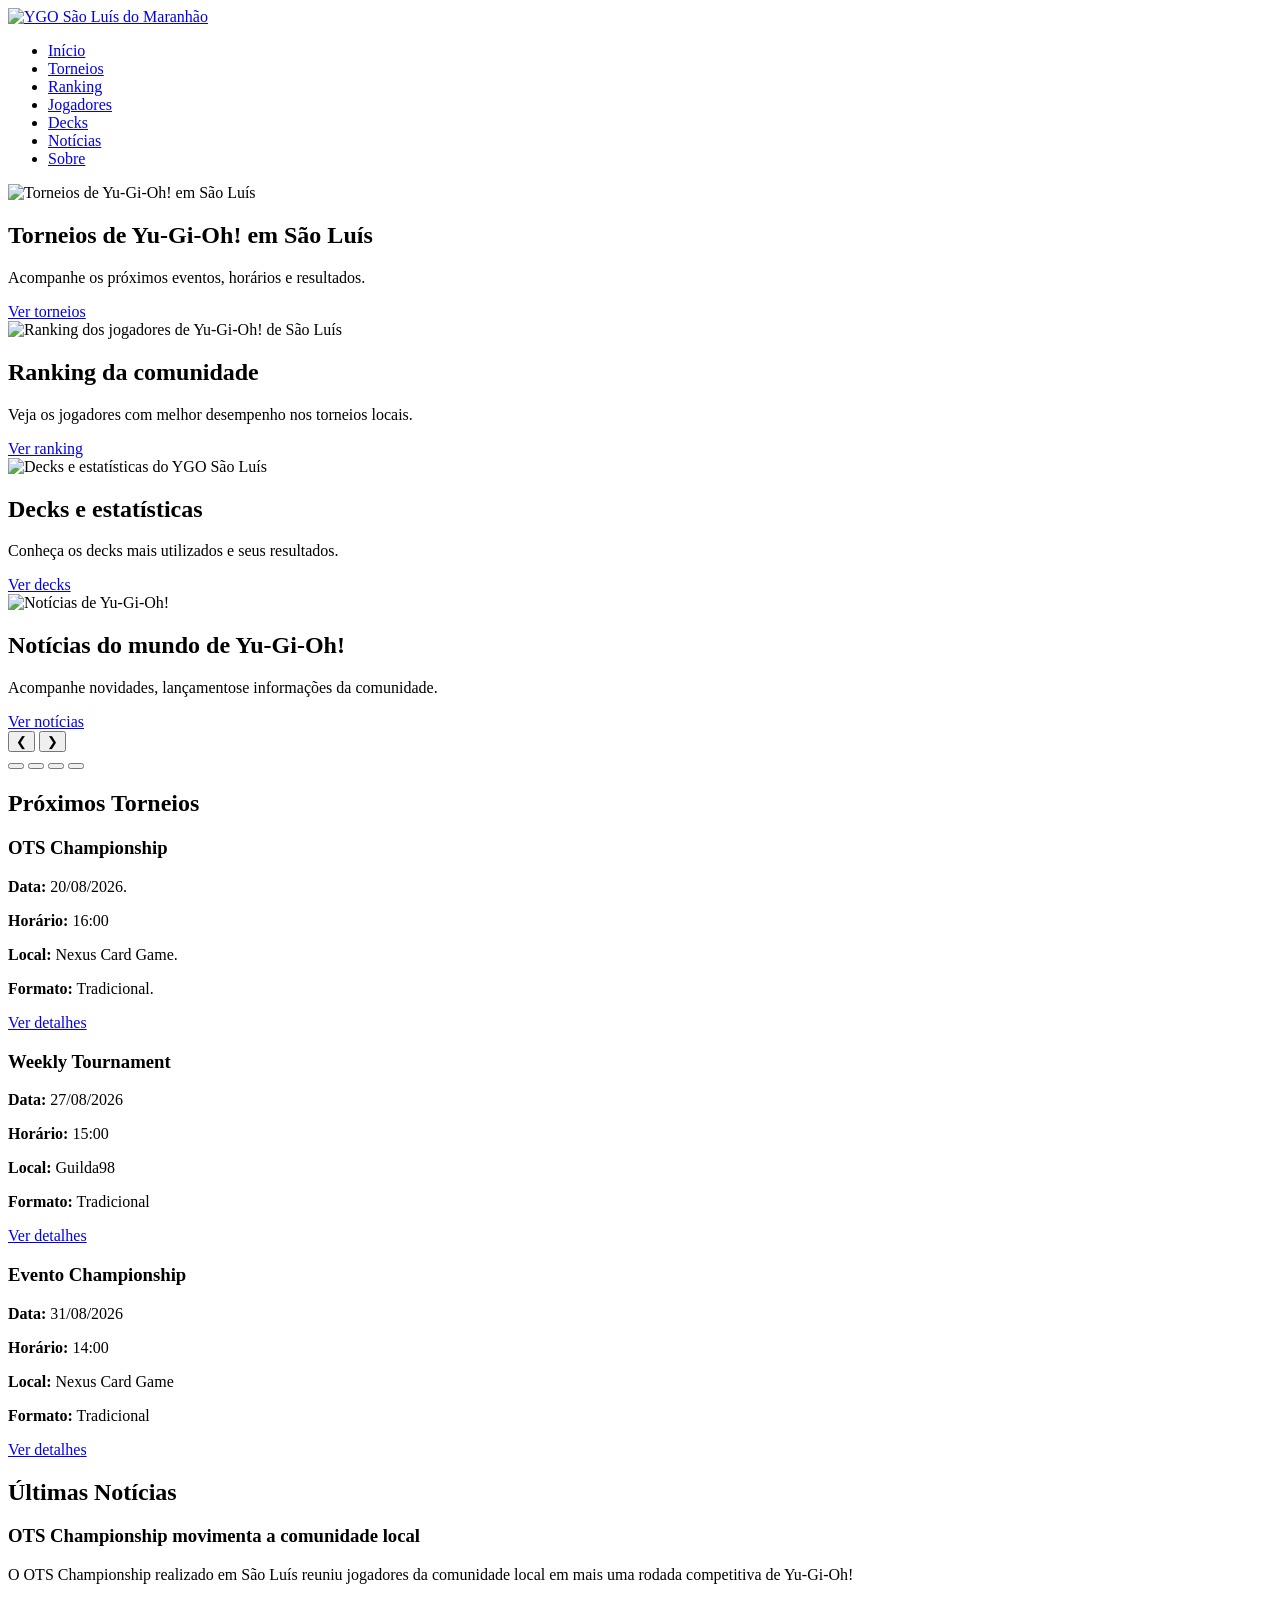
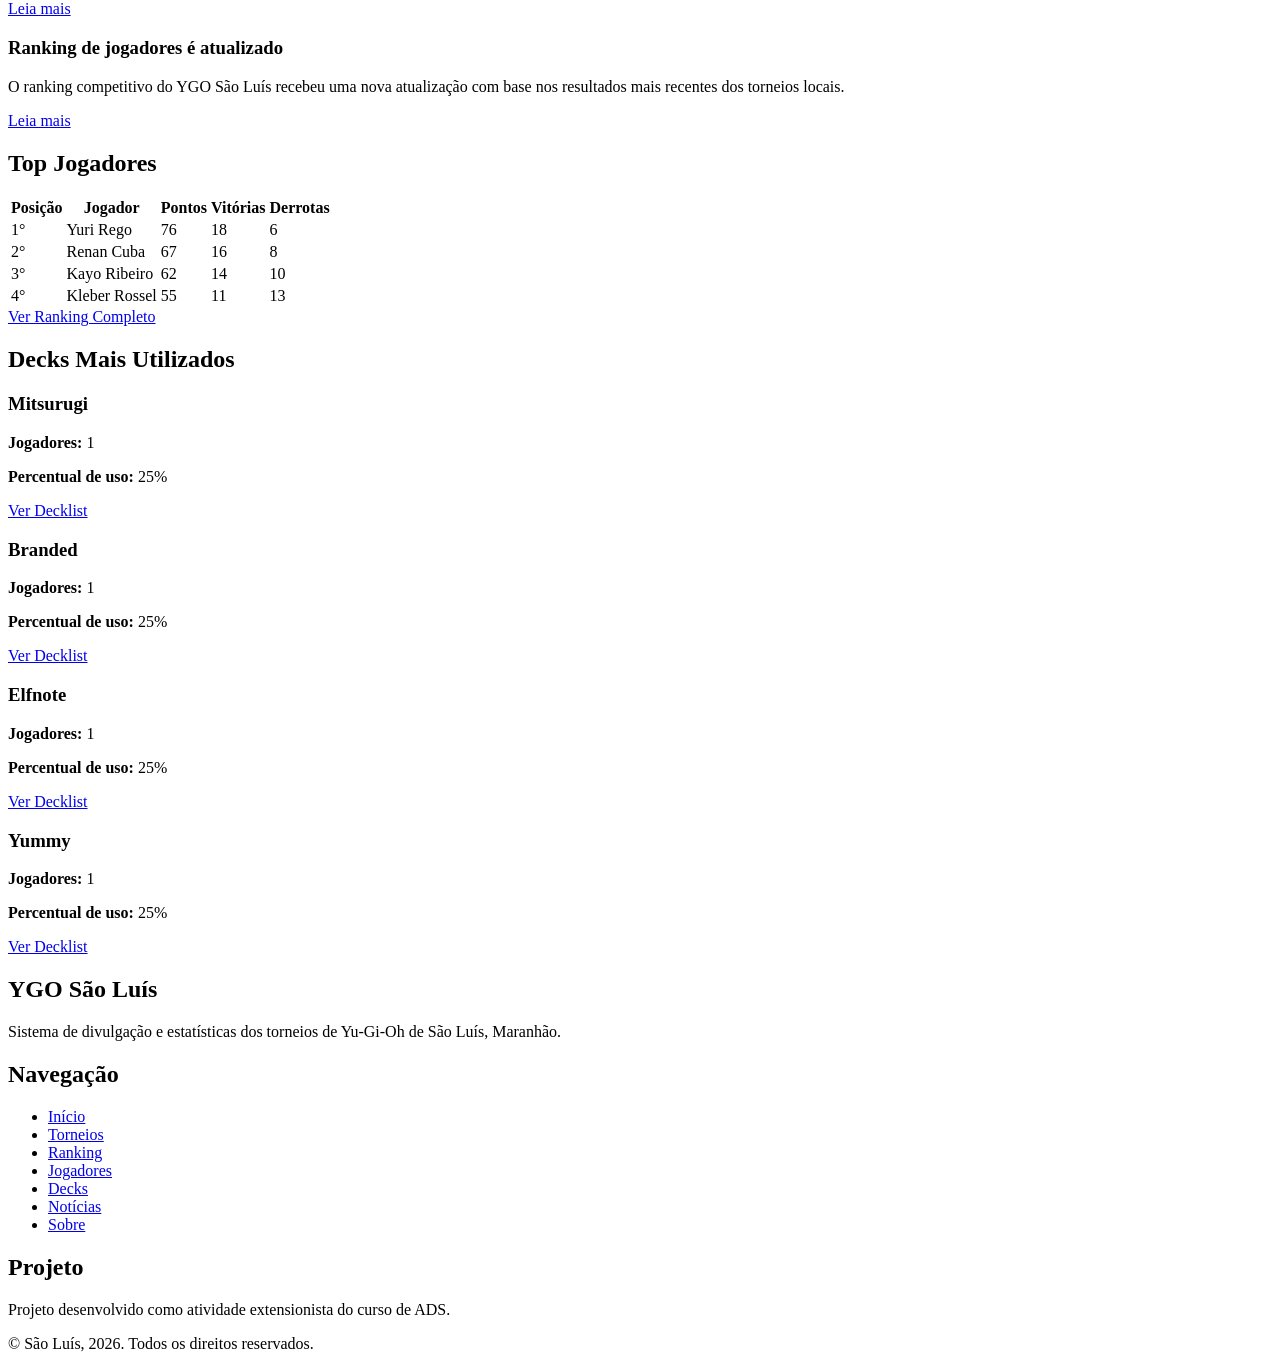
==== index.html @ ce6d9492 "Publicação inicial do YgoSLZ v1.0" ====
<!DOCTYPE html>
    <html lang="pt-br">
        <head>
            <meta charset="UTF-8" />
            <meta name="viewport" content="width=device-width, initial-scale=1.0" />

            <title> Yu-Gi-Oh! São Luís</title>

            <link rel="stylesheet" href="css/style.css">
        </head>
        <body>

            <header>
               <div class="logo">
                    <a href="index.html">
                        <img
                            src="imgYGO/logo-ygo-slz.png"
                            alt="YGO São Luís do Maranhão">
                    </a>
                </div>


                <nav>
                    <ul>
                        <li><a href="index.html">Início</a></li>
                        <li><a href="torneios.html">Torneios</a></li>
                        <li><a href="ranking.html">Ranking</a></li>
                        <li><a href="jogadores.html">Jogadores</a></li>
                        <li><a href="decks.html">Decks</a></li>
                        <li><a href="noticias.html">Notícias</a></li>
                        <li><a href="sobre.html">Sobre</a></li>                      
                    </ul>
                </nav>


            </header>
            <main>
                <section id="banner" class="banner-slider" aria-label="Destaques do YGO São Luís">

                    <div class="slides">

                        <article class="slide ativo" data-link="torneios.html">
                            <img src="imgYGO/banner-torneios.png" alt="Torneios de Yu-Gi-Oh! em São Luís">
                            <div class="slide-overlay">
                                <div class="banner-conteudo">
                                    <h2>Torneios de Yu-Gi-Oh! em São Luís</h2>
                                    <p>Acompanhe os próximos eventos, horários e resultados.</p>
                                    <a href="torneios.html">Ver torneios</a>
                                </div>
                            </div>
                        </article>

                        <article class="slide" data-link="ranking.html">
                            <img src="imgYGO/banner-ranking.png" alt="Ranking dos jogadores de Yu-Gi-Oh! de São Luís">
                            <div class="slide-overlay">
                                <div class="banner-conteudo">
                                    <h2>Ranking da comunidade</h2>
                                    <p>Veja os jogadores com melhor desempenho nos torneios locais.</p>
                                    <a href="ranking.html">Ver ranking</a>
                                </div>
                            </div>
                        </article>

                        <article class="slide" data-link="decks.html">
                            <img src="imgYGO/banner-decks.png" alt="Decks e estatísticas do YGO São Luís">
                            <div class="slide-overlay">
                                <div class="banner-conteudo">
                                    <h2>Decks e estatísticas</h2>
                                    <p>Conheça os decks mais utilizados e seus resultados.</p>
                                    <a href="decks.html">Ver decks</a>
                                </div>
                            </div>
                        </article>

                        <article class="slide" data-link="noticias.html">
                            <img src="imgYGO/banner-noticias.png" alt="Notícias de Yu-Gi-Oh!">
                            <div class="slide-overlay">
                                <div class="banner-conteudo">
                                    <h2>Notícias do mundo de Yu-Gi-Oh!</h2>
                                    <p>Acompanhe novidades, lançamentose informações da comunidade.</p>
                                    <a href="noticias.html">Ver notícias</a>
                                </div>
                            </div>
                        </article>

                    </div>

                    <button class="slider-seta slider-anterior" type="button" aria-label="Slide anterior">&#10094;</button>
                    <button class="slider-seta slider-proximo" type="button" aria-label="Próximo slide">&#10095;</button>

                    <div class="controles-slider" aria-label="Selecionar destaque">
                        <button class="botao-slide ativo" type="button" data-slide="0" aria-label="Mostrar slide 1"></button>
                        <button class="botao-slide" type="button" data-slide="1" aria-label="Mostrar slide 2"></button>
                        <button class="botao-slide" type="button" data-slide="2" aria-label="Mostrar slide 3"></button>
                        <button class="botao-slide" type="button" data-slide="3" aria-label="Mostrar slide 4"></button>
                    </div>

                </section>

                <section id="torneios">
                    <h2> Próximos Torneios </h2>
                        <div class="lista-torneios">
                        <article class="card-torneio">
                            <h3>OTS Championship</h3>
                                <p><strong>Data:</strong> 20/08/2026.</p>
                                <p><strong>Horário:</strong> 16:00</p>
                                <p><strong>Local:</strong> Nexus Card Game.</p>
                                <p><strong>Formato:</strong> Tradicional.</p>
                                <a href="torneios.html">
                                    Ver detalhes
                                </a>
                        </article>

                        <article class="card-torneio">
                             <h3>Weekly Tournament</h3>
                                <p><strong>Data:</strong> 27/08/2026</p>
                                <p><strong>Horário:</strong> 15:00</p>
                                <p><strong>Local:</strong> Guilda98</p>
                                <p><strong>Formato:</strong> Tradicional</p>
                                <a href="torneios.html">
                                    Ver detalhes
                                </a>
                        </article>
                                
                        <article class="card-torneio">
                            <h3>Evento Championship</h3>
                                <p><strong>Data:</strong> 31/08/2026</p>
                                <p><strong>Horário:</strong> 14:00</p>
                                <p><strong>Local:</strong> Nexus Card Game</p>
                                <p><strong>Formato:</strong> Tradicional</p>
                                <a href="torneios.html">
                                    Ver detalhes
                                </a>
                       
                        </article> 
                        </div>
                </section>

                <section id="noticias">
                    <h2> Últimas Notícias</h2>
                        <div class="lista-noticias">
                        <article class="card-noticia">
                            <h3>OTS Championship movimenta a comunidade local</h3>
                                <p> O OTS Championship realizado em São Luís
                                    reuniu jogadores da comunidade local em mais
                                    uma rodada competitiva de Yu-Gi-Oh!
                                </p>
                            <a href="noticias.html">
                                Leia mais
                            </a>
                        </article>

                        <article class="card-noticia">
                            <h3>Ranking de jogadores é atualizado</h3>
                                <p> O ranking competitivo do YGO São Luís recebeu
                                    uma nova atualização com base nos resultados
                                    mais recentes dos torneios locais.
                                </p>
                            <a href="noticias.html">
                                Leia mais
                            </a>
                       
                        </article> 
                        </div>
                </section>

                <section id="ranking">
                    <h2> Top Jogadores</h2>
                        <div class="tabela-ranking">
                        <table>

                        <thead>
                            <tr>
                                <th>Posição</th>
                                <th>Jogador</th>
                                <th>Pontos</th>
                                <th>Vitórias</th>
                                <th>Derrotas</th>
                            </tr>
                        </thead>

                        <tbody>
                            <tr class="top-1">
                                <td class= "top-1">1°</td>
                                <td> Yuri Rego</td>
                                <td> 76</td>
                                <td> 18</td>
                                <td> 6</td>
                            </tr>

                            <tr class="top-2">
                                <td class="top-2">2°</td>
                                <td> Renan Cuba</td>
                                <td> 67</td>
                                <td> 16</td>
                                <td> 8</td>
                            </tr>

                            <tr class="top-3">
                                <td class="top-3">3°</td>
                                <td> Kayo Ribeiro</td>
                                <td> 62</td>
                                <td> 14</td>
                                <td> 10</td>
                            </tr>

                            <tr>
                                <td> 4°</td>
                                <td> Kleber Rossel</td>
                                <td> 55</td>
                                <td> 11</td>
                                <td> 13</td>
                            </tr>

                        </tbody>
                        </table>
                        </div>

                        <a href="ranking.html">
                            Ver Ranking Completo
                        </a>
                </section>

                <section id="Decks">
                    <h2> Decks Mais Utilizados </h2>
                        <div class="lista-decks">
                            <article class="card-deck">
                                <h3>Mitsurugi</h3>
                                <p><strong>Jogadores:</strong> 1</p>
                                <p><strong>Percentual de uso:</strong> 25%</p>
                                <a href="decks.html">
                                    Ver Decklist
                                </a>
                            </article>

                            <article class="card-deck">
                                <h3>Branded</h3>
                                <p><strong>Jogadores:</strong> 1</p>
                                <p><strong>Percentual de uso:</strong> 25%</p>
                                <a href="decks.html">
                                    Ver Decklist
                                </a>
                            </article>

                            <article class="card-deck">
                                <h3>Elfnote</h3>
                                <p><strong>Jogadores:</strong> 1</p>
                                <p><strong>Percentual de uso:</strong> 25%</p>
                                <a href="decks.html">
                                    Ver Decklist
                                </a>
                            </article>

                            <article class="card-deck">
                                <h3>Yummy</h3>
                                <p><strong>Jogadores:</strong> 1</p>
                                <p><strong>Percentual de uso:</strong> 25%</p>
                                <a href="decks.html">
                                    Ver Decklist
                                </a>
                            </article>
                        </div>
                </section>

            </main>
            <footer>
                <div class="footer-conteudo">
                    <div class="footer-sobre">
                        <h2>YGO São Luís</h2>
                        <p>Sistema de divulgação e estatísticas
                            dos torneios de Yu-Gi-Oh
                            de São Luís, Maranhão.
                        </p>
                    </div>

                    <div class="footer-navegacao">
                        <h2>Navegação</h2>
                        <ul>
                            <li><a href="index.html">Início</a></li>
                            <li><a href="torneios.html">Torneios</a></li>
                            <li><a href="ranking.html">Ranking</a></li>
                            <li><a href="jogadores.html">Jogadores</a></li>
                            <li><a href="decks.html">Decks</a></li>
                            <li><a href="noticias.html">Notícias</a></li>
                            <li><a href="sobre.html">Sobre</a></li>                      
                        </ul>
                    </div>

                    <div class="footer-contato">
                        <h2>Projeto</h2>
                        <p>Projeto desenvolvido como atividade
                            extensionista do curso de ADS.
                        </p>
                    </div>
                </div>

                <div class="footer-direitos">
                      <p> © São Luís, 2026. Todos os direitos
                        reservados.
                      </p>
                </div>
              
            </footer>

            <script src="js/script.js"></script>
        </body>
    </html>
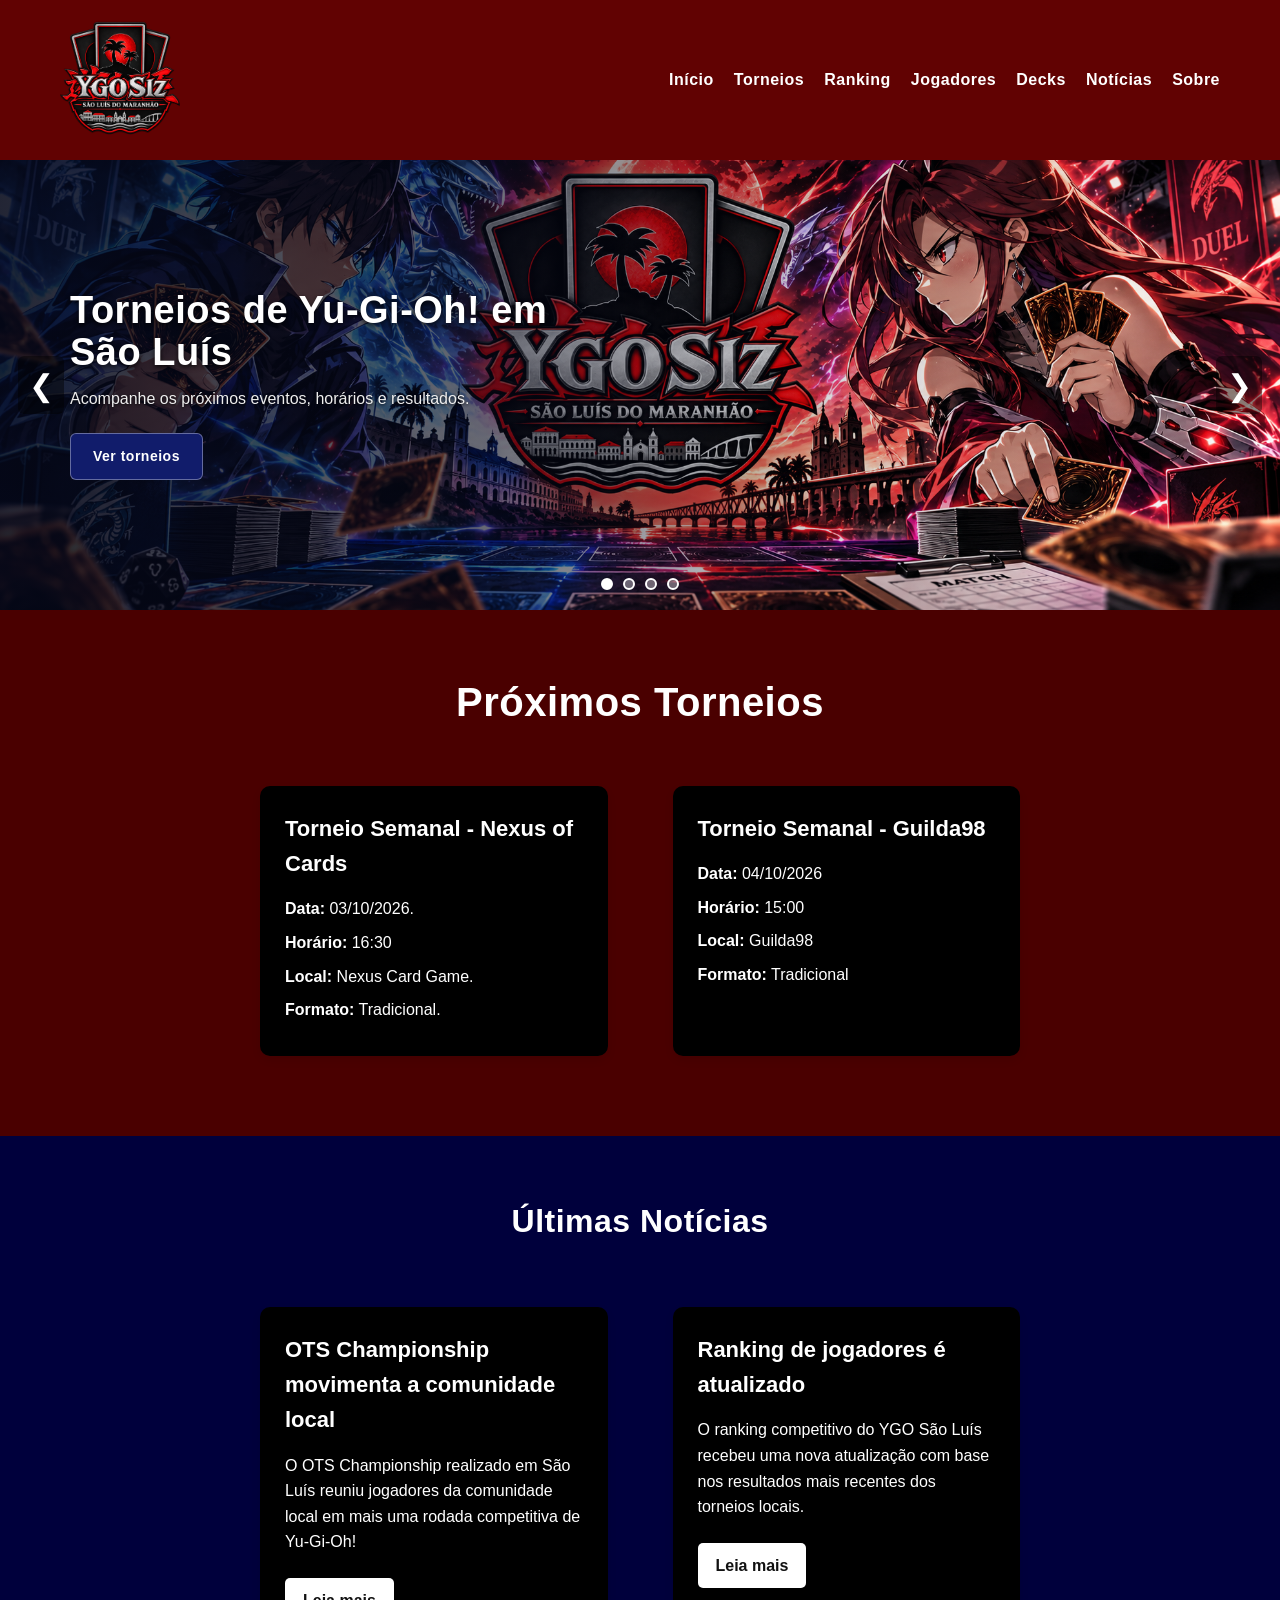
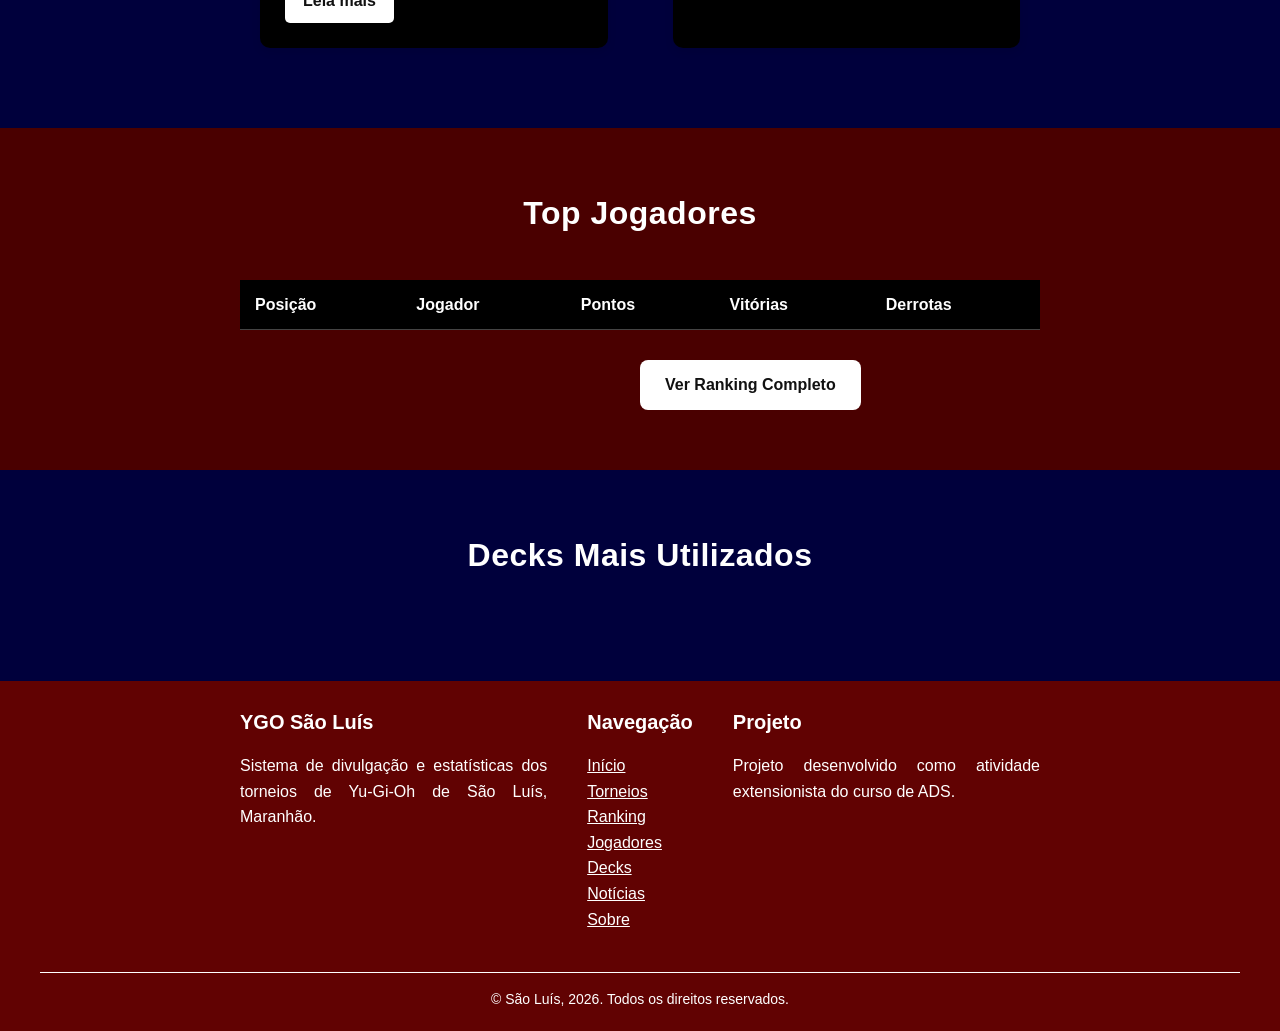
==== commit 33a1dd3a: "Atualiza páginas e adiciona sistema de decklists" ====
--- a/index.html
+++ b/index.html
@@ -101,38 +101,20 @@
                     <h2> Próximos Torneios </h2>
                         <div class="lista-torneios">
                         <article class="card-torneio">
-                            <h3>OTS Championship</h3>
-                                <p><strong>Data:</strong> 20/08/2026.</p>
-                                <p><strong>Horário:</strong> 16:00</p>
+                            <h3>Torneio Semanal - Nexus of Cards</h3>
+                                <p><strong>Data:</strong> 03/10/2026.</p>
+                                <p><strong>Horário:</strong> 16:30</p>
                                 <p><strong>Local:</strong> Nexus Card Game.</p>
                                 <p><strong>Formato:</strong> Tradicional.</p>
-                                <a href="torneios.html">
-                                    Ver detalhes
-                                </a>
                         </article>
 
                         <article class="card-torneio">
-                             <h3>Weekly Tournament</h3>
-                                <p><strong>Data:</strong> 27/08/2026</p>
+                             <h3>Torneio Semanal - Guilda98</h3>
+                                <p><strong>Data:</strong> 04/10/2026</p>
                                 <p><strong>Horário:</strong> 15:00</p>
                                 <p><strong>Local:</strong> Guilda98</p>
                                 <p><strong>Formato:</strong> Tradicional</p>
-                                <a href="torneios.html">
-                                    Ver detalhes
-                                </a>
-                        </article>
-                                
-                        <article class="card-torneio">
-                            <h3>Evento Championship</h3>
-                                <p><strong>Data:</strong> 31/08/2026</p>
-                                <p><strong>Horário:</strong> 14:00</p>
-                                <p><strong>Local:</strong> Nexus Card Game</p>
-                                <p><strong>Formato:</strong> Tradicional</p>
-                                <a href="torneios.html">
-                                    Ver detalhes
-                                </a>
-                       
-                        </article> 
+                        </article>
                         </div>
                 </section>
 
@@ -179,39 +161,8 @@
                             </tr>
                         </thead>
 
-                        <tbody>
-                            <tr class="top-1">
-                                <td class= "top-1">1°</td>
-                                <td> Yuri Rego</td>
-                                <td> 76</td>
-                                <td> 18</td>
-                                <td> 6</td>
-                            </tr>
-
-                            <tr class="top-2">
-                                <td class="top-2">2°</td>
-                                <td> Renan Cuba</td>
-                                <td> 67</td>
-                                <td> 16</td>
-                                <td> 8</td>
-                            </tr>
-
-                            <tr class="top-3">
-                                <td class="top-3">3°</td>
-                                <td> Kayo Ribeiro</td>
-                                <td> 62</td>
-                                <td> 14</td>
-                                <td> 10</td>
-                            </tr>
-
-                            <tr>
-                                <td> 4°</td>
-                                <td> Kleber Rossel</td>
-                                <td> 55</td>
-                                <td> 11</td>
-                                <td> 13</td>
-                            </tr>
-
+                        <tbody id="ranking-home">
+                            
                         </tbody>
                         </table>
                         </div>
@@ -223,42 +174,8 @@
 
                 <section id="Decks">
                     <h2> Decks Mais Utilizados </h2>
-                        <div class="lista-decks">
-                            <article class="card-deck">
-                                <h3>Mitsurugi</h3>
-                                <p><strong>Jogadores:</strong> 1</p>
-                                <p><strong>Percentual de uso:</strong> 25%</p>
-                                <a href="decks.html">
-                                    Ver Decklist
-                                </a>
-                            </article>
-
-                            <article class="card-deck">
-                                <h3>Branded</h3>
-                                <p><strong>Jogadores:</strong> 1</p>
-                                <p><strong>Percentual de uso:</strong> 25%</p>
-                                <a href="decks.html">
-                                    Ver Decklist
-                                </a>
-                            </article>
-
-                            <article class="card-deck">
-                                <h3>Elfnote</h3>
-                                <p><strong>Jogadores:</strong> 1</p>
-                                <p><strong>Percentual de uso:</strong> 25%</p>
-                                <a href="decks.html">
-                                    Ver Decklist
-                                </a>
-                            </article>
-
-                            <article class="card-deck">
-                                <h3>Yummy</h3>
-                                <p><strong>Jogadores:</strong> 1</p>
-                                <p><strong>Percentual de uso:</strong> 25%</p>
-                                <a href="decks.html">
-                                    Ver Decklist
-                                </a>
-                            </article>
+                        <div class="lista-decks" id="decks-mais-utilizados">
+                            
                         </div>
                 </section>
 
@@ -302,6 +219,7 @@
               
             </footer>
 
+            <script src="js/torneios.js"></script>
             <script src="js/script.js"></script>
         </body>
     </html>
--- a/css/style.css
+++ b/css/style.css
@@ -0,0 +1,2285 @@
+@import url('https://fonts.googleapis.com/css2?family=Inter:wght@400;500;600&family=Oxanium:wght@400;500;600;700&display=swap');
+
+*{
+    margin: 0;
+    padding: 0;
+    box-sizing: border-box;
+}
+
+body {
+    font-family: 'Inter', sans-serif;
+    background-color: rgb(0, 0, 60);
+    color: #222222;
+    line-height: 1.6;
+    margin: 0;
+    padding: 0;
+}
+
+
+header {
+    position:sticky;
+    top:0;
+    z-index:1000;
+    background-color: rgb(97, 2, 2);
+    color: white;
+    padding: 20px 60px;
+
+    display: flex;
+    justify-content: space-between;
+    align-items: center;
+}
+
+
+nav ul {
+    list-style: none;
+    display: flex;
+    gap: 20px;
+}
+
+nav a {
+    color: white;
+    text-decoration: none;
+    font-weight: 600;
+    letter-spacing: 0.5px;
+}
+
+.logo {
+    display: flex;
+    align-items: center;
+}
+
+.logo a {
+    display: flex;
+    align-items: center;
+}
+
+.logo img {
+    width: 120px;
+    height: auto;
+    display: block;
+}
+
+nav a:hover {
+    color: gray;
+}
+
+main h2 {
+    font-family: "Oxanium", sans-serif;
+    font-weight: 700;
+    letter-spacing: 0.5px;
+}
+
+main h3 {
+    font-family: "Oxanium", sans-serif;
+    font-weight: 600;
+}
+
+
+/* Configurações do banner / carrossel */
+
+#banner {
+    position: relative;
+    width: 100%;
+    min-height: 450px;
+    overflow: hidden;
+    background-color: rgb(0, 0, 60);
+}
+
+.slides {
+    position: relative;
+    width: 100%;
+    min-height: 450px;
+}
+
+.slide {
+    display: none;
+    position: relative;
+    width: 100%;
+    min-height: 450px;
+}
+
+.slide.ativo {
+    display: block;
+}
+
+.slide img {
+    width: 100%;
+    height: 450px;
+    display: block;
+    object-fit: cover;
+}
+
+.slide-overlay {
+    position: absolute;
+    inset: 0;
+    display: flex;
+    align-items: center;
+    justify-content: flex-start;
+    padding: 40px 70px;
+     background: linear-gradient(
+        90deg,
+        rgba(5, 8, 25, 0.88) 0%,
+        rgba(5, 8, 25, 0.60) 38%,
+        rgba(5, 8, 25, 0.15) 65%,
+        rgba(5, 8, 25, 0) 100%
+    );
+}
+
+.banner-conteudo {
+    max-width: 520px;
+    color: white;
+}
+
+.banner-conteudo h2 {
+    margin: 0 0 12px;
+    font-family: "Oxanium", sans-serif;
+    font-size: 38px;
+    font-weight: 700;
+    line-height: 1.1;
+    letter-spacing: 0.5px;
+    color: #ffffff;
+
+    text-shadow:
+        0 2px 5px rgba(0, 0, 0, 0.8);
+}
+
+.banner-conteudo p {
+    margin: 0 0 22px;
+    max-width: 460px;
+    font-family: "Inter", sans-serif;
+    font-size: 16px;
+    line-height: 1.6;
+    color: #eeeeee;
+
+    text-shadow:
+        0 1px 3px rgba(0, 0, 0, 0.8);
+}
+
+.banner-conteudo a {
+    display: inline-block;
+    padding: 11px 22px;
+    font-family: "Oxanium", sans-serif;
+    font-size: 14px;
+    font-weight: 600;
+    letter-spacing: 0.5px;
+    color: white;
+    text-decoration: none;
+    background-color: #111c6b;
+
+    border: 1px solid rgba(255, 255, 255, 0.35);
+    border-radius: 6px;
+
+    transition:
+        transform 0.25s ease,
+        background-color 0.25s ease;
+}
+
+.banner-conteudo a:hover {
+   transform: translateY(-2px);
+   background-color: #18278f;
+}
+
+.banner-conteudo a:hover {
+    background-color: gray;
+}
+
+.slider-seta {
+    position: absolute;
+    top: 50%;
+    z-index: 5;
+    transform: translateY(-50%);
+    width: 46px;
+    height: 58px;
+    border: none;
+    border-radius: 6px;
+    background-color: rgba(0, 0, 0, 0.45);
+    color: white;
+    font-size: 30px;
+    cursor: pointer;
+}
+
+.slider-seta:hover {
+    background-color: rgba(0, 0, 0, 0.7);
+}
+
+.slider-anterior {
+    left: 18px;
+}
+
+.slider-proximo {
+    right: 18px;
+}
+
+.controles-slider {
+    position: absolute;
+    z-index: 6;
+    bottom: 20px;
+    left: 50%;
+    transform: translateX(-50%);
+    display: flex;
+    gap: 10px;
+}
+
+.botao-slide {
+    width: 12px;
+    height: 12px;
+    padding: 0;
+    border: 2px solid white;
+    border-radius: 50%;
+    background-color: rgba(255, 255, 255, 0.35);
+    cursor: pointer;
+}
+
+.botao-slide.ativo {
+    background-color: white;
+}
+
+#torneios {
+    padding: 60px 40px;
+    background-color: rgb(74, 0, 0);
+    color: white;
+}
+
+#torneios h2 {
+    text-align: center;
+    margin-bottom: 32px;
+    font-size: 40px;
+}
+
+.lista-torneios {
+    display: flex;
+    max-width: 800px;
+    margin: 0 auto;
+    gap: 25px;
+}
+
+.card-torneio {
+    background-color: black;
+    border-radius: 10px;
+    padding: 25px;
+    margin: 20px;
+    box-shadow: 0 4px 10px rgba(0,0,0,0.08);
+    flex: 1;
+
+    transition: transform 0.2s ease, box-shadow 0.2s ease;
+}
+
+.card-torneio h3 {
+    margin-bottom: 15px;
+    font-size: 22px;
+}
+
+.card-torneio p {
+    margin-bottom: 8px;
+}
+
+.card-torneio a {
+    display: inline-block;
+    margin-top: 15px;
+    padding: 10px 18px;
+    background-color: #ffffff;
+    color: #111111;
+    text-decoration: none;
+    font-weight: bold;
+    border-radius: 5px;
+}
+
+.card-torneio a:hover {
+    background-color: gray;
+}
+
+.card-torneio:hover {
+    transform: translateY(-5px);
+    box-shadow: 0 8px 20px rgba(0,0,0,0.12);
+}
+
+#noticias {
+    padding: 60px 40px;
+    background-color: rgb(0, 0, 60);
+    color: white;
+}
+
+#noticias h2 {
+    text-align: center;
+    margin-bottom: 40px;
+    font-size: 32px;
+}
+
+.lista-noticias {
+    display: flex;
+    max-width: 800px;
+    margin: 0 auto;
+    gap: 25px;
+}
+
+.card-noticia {
+    background-color: black;
+    border-radius: 10px;
+    padding: 25px;
+    margin: 20px;
+    box-shadow: 0 4px 10px rgba(0,0,0,0.08);
+    flex: 1;
+
+    transition: transform 0.2s ease, box-shadow 0.2s ease;
+}
+
+.card-noticia h3 {
+    margin-bottom: 15px;
+    font-size: 22px;
+}
+
+.card-noticia p {
+    margin-bottom: 8px;
+}
+
+.card-noticia a {
+    display: inline-block;
+    margin-top: 15px;
+    padding: 10px 18px;
+    background-color: #ffffff;
+    color: #111111;
+    text-decoration: none;
+    font-weight: bold;
+    border-radius: 5px;
+}
+
+.card-noticia a:hover {
+    background-color: gray;
+}
+
+.card-noticia:hover {
+    transform: translateY(-5px);
+    box-shadow: 0 8px 20px rgba(0,0,0,0.12);
+}
+
+#ranking {
+    padding: 60px 40px;
+    background-color: rgb(74, 0, 0);
+    color: white;
+}
+
+#ranking h2 {
+    text-align: center;
+    margin-bottom: 40px;
+    font-size: 32px;
+}
+
+.aviso-dados {
+    max-width: 750px;
+
+    margin: 25px auto 0;
+    padding: 12px 18px;
+
+    background-color: rgba(255, 255, 255, 0.08);
+
+    border-left: 4px solid #8b0000;
+    border-radius: 5px;
+
+    color: #dddddd;
+
+    font-size: 14px;
+    line-height: 1.5;
+
+    text-align: left;
+}
+
+table th {
+    font-family: "Oxanium", sans-serif;
+    font-weight: 600;
+}
+
+table td {
+    font-family: "Inter", sans-serif;
+}
+
+.tabela-ranking {
+    max-width: 800px;
+    margin: 0 auto;
+    overflow-x: auto;
+}
+
+.tabela-ranking table {
+    width: 100%;
+    border-collapse: collapse;
+    background-color: black;
+    color: white;
+}
+
+.tabela-ranking th {
+    padding: 12px 15px;
+    text-align: left;
+    border-bottom: 1px solid #444;
+}
+
+.tabela-ranking td {
+    padding: 15px;
+    border-bottom: 1px solid #444;
+}
+
+.tabela-ranking tbody tr:hover {
+    background-color: #333;
+}
+
+#ranking a {
+    display: inline-block;
+    padding: 12px 25px;
+    background-color: #ffffff;
+    color: #111111;
+    text-decoration: none;
+    font-weight: bold;
+    border-radius: 8px;
+    margin-left: 600px;
+    margin-top: 30px;
+}
+    
+
+#ranking a:hover {
+    background-color: gray;
+}
+
+.tabela-ranking .top-1 {
+    background-color: gold;
+    color: black;
+}
+
+.tabela-ranking .top-2 {
+    background-color: silver;
+    color: black;
+}
+
+.tabela-ranking .top-3 {
+    background-color: #cd7f32; /* Bronze */
+    color: black;
+}
+
+#Decks {
+    padding: 60px 40px;
+    background-color: rgb(0, 0, 60);
+    color: white;
+}
+
+#Decks h2 {
+    text-align: center;
+    margin-bottom: 40px;
+    font-size: 32px;
+}
+
+.lista-decks {
+    display: grid;
+    grid-template-columns: repeat (4, 1fr);
+    max-width: 800px;
+    margin: 0 auto;
+    gap: 25px;
+}
+
+.card-deck {
+    background-color: black;
+    border-radius: 10px;
+    padding: 25px;
+    margin: 20px;
+    box-shadow: 0 4px 10px rgba(0,0,0,0.08);
+    flex: 1;
+
+    transition: transform 0.2s ease, box-shadow 0.2s ease;
+}
+
+.card-deck:hover {
+    transform: translateY(-5px);
+    box-shadow: 0 8px 20px rgba(0,0,0,0.12);
+}
+
+.card-deck h3 {
+    margin-bottom: 15px;
+    font-size: 22px;
+}
+
+.card-deck p {
+    margin-bottom: 8px;
+}
+
+.card-deck a {
+    display: inline-block;
+    margin-top: 15px;
+    padding: 10px 18px;
+    background-color: #ffffff;
+    color: #111111;
+    text-decoration: none;
+    font-weight: bold;
+    border-radius: 5px;
+}
+
+.card-deck a:hover {
+    background-color: gray;
+}
+
+footer {
+    background-color: rgb(97, 2, 2);
+    color: white;
+    text-align: justify;
+    padding: 25px 40px 20px;
+}
+
+.footer-conteudo {
+    display: flex;
+    justify-content:space-between;
+    gap: 40px;
+    max-width: 800px;
+    margin: 0 auto;
+}
+
+.footer-conteudo h2 {
+    margin-bottom: 15px;
+    font-size: 20px
+}
+
+.footer-conteudo p {
+    color: white;
+    max-width: 350px;
+}
+
+.footer-navegacao ul {
+    list-style: none;
+}
+
+.footer-navegacao a {
+    color: white;
+    text-decoration: underline;
+}
+
+.footer-navegacao a:hover{
+    color: gray;
+}
+
+.footer-direitos {
+    max-width: 1200px;
+    margin: 40px auto 0;
+    padding-top: 15px;
+    border-top: 1px solid white;
+    text-align: center;
+}
+
+.footer-direitos p {
+    color: white;
+    font-size: 14px;
+}
+
+
+/*TORNEIOS*/
+/* Banner da página torneios */
+#pagina-torneios {
+    padding: 60px 40px;
+    background-color: rgb(0, 0, 60)
+}
+
+#pagina-torneios h2 {
+    font-size: 36px;
+    text-align: center;
+    margin-bottom: 10px;
+    color: white;
+}
+
+.descricao-pagina {
+    text-align: center;
+    margin-bottom: 40px;
+    color: white;
+}
+
+/*Parte central da página torneios*/
+
+#filtro-torneio {
+    background-color: rgb(0, 0, 60);
+}
+
+
+.filtros-torneios {
+    max-width: 1000px;
+    margin: 0 auto 40px;
+    display:flex;
+    gap: 20px;
+    background-color:black;
+    padding: 25px;
+    border-radius: 10px;
+    box-shadow: 0 4px 10px rgba(0,0,0,0.08);
+    color: white;
+}
+
+.filtro {
+    flex: 1;
+    display: flex;
+    flex-direction: column;
+    gap: 8px;
+}
+
+.filtro label {
+    font-weight: bold;
+}
+
+.filtro input, 
+.filtro select {
+    padding: 10px;
+    border: 1px solid #cccccc;
+    border-radius: 5px;
+    font-size: 15px;
+}
+
+.lista-torneio-pagina {
+    max-width: 1200px;
+    margin: 0;
+    display: grid;
+    grid-template-columns: repeat(3, 1fr);
+    gap: 25px;
+}
+
+.card-torneio-pagina {
+    background-color: #111111;
+    color: white;
+    padding: 25px;
+    border-radius: 10px;
+    box-shadow: 0 4px 10px rgba(0,0,0,0.08);
+    transition: transform 0.2s ease, box-shadow 0.2s ease;
+}
+
+.card-torneio-pagina:hover {
+    transform: translateY(-5px);
+    box-shadow: 0 8px 20px rgba(0,0,0,0.12);
+}
+
+.card-torneio-pagina h3 {
+    font-size: 21px;
+    margin-bottom: 15px;
+}
+
+.card-torneio-pagina p {
+    margin-bottom: 8px;
+}
+
+.card-torneio-pagina a {
+    display: inline-block;
+    margin-top: 15px;
+    padding: 10px 18px;
+    background-color: white;
+    color: black;
+    text-decoration: none;
+    border-radius: 5px;
+    font-weight: bold;
+}
+
+.card-torneio-pagina a:hover {
+    background-color: gray;
+}
+
+/*Estilo da página Torneio*/
+
+
+.detalhes-torneio {
+    background-color: rgb(0, 0, 60);
+    color: white;
+    padding-bottom: 60px;
+}
+
+.cabecalho-detalhes {
+    background-color: rgb(0, 0, 60);
+    color: white;
+
+    text-align: center;
+
+    padding: 60px 40px;
+}
+
+.cabecalho-detalhes h2 {
+    font-size: 40px;
+    margin: 10px 0 15px;
+}
+
+.cabecalho-detalhes p {
+    color: white;
+    font-size: 18px;
+}
+
+.tipo-torneio {
+    display: inline-block;
+
+    padding: 6px 14px;
+
+    background-color: white;
+    color: black;
+
+    border-radius: 20px;
+
+    font-size: 13px;
+    font-weight: bold;
+}
+
+.informacoes-torneio {
+    max-width: 1100px;
+
+    margin: -30px auto 50px;
+
+    background-color: #ffffff;
+
+    padding: 25px;
+
+    border-radius: 10px;
+
+    box-shadow: 0 5px 15px rgba(0, 0, 0, 0.10);
+
+    display: grid;
+
+    grid-template-columns: repeat(5, 1fr);
+
+    gap: 20px;
+
+    position: relative;
+}
+
+.informacoes {
+    text-align: center;
+
+    display: flex;
+    flex-direction: column;
+
+    gap: 8px;
+}
+
+.informacoes strong {
+    font-size: 14px;
+
+    color: rgb(97, 2, 2);
+
+    text-transform: uppercase;
+}
+
+.informacoes span {
+    font-size: 17px;
+
+    font-weight: bold;
+
+    color: #111111;
+}
+
+.resultado-torneio {
+    max-width: 1100px;
+    background-color: rgb(0, 0, 60);
+    margin: 0 auto 60px;
+    color: white;
+    padding: 0 20px;
+}
+
+.resultado-torneio h2 {
+    font-size: 30px;
+    margin-bottom: 25px;
+    text-align: center;
+}
+
+.tabela-container {
+    overflow-x: auto;
+    background-color: #ffffff;
+    border-radius: 10px;
+    box-shadow: 0 4px 12px rgba(0, 0, 0, 0.08);
+}
+
+.tabela-container table {
+    width: 100%;
+    border-collapse: collapse;
+}
+
+.tabela-container th {
+    background-color: black;
+    color: #ffffff;
+    padding: 15px;
+    text-align: left;
+}
+
+.tabela-container td {
+    padding: 15px;
+    border-bottom: 1px solid #eeeeee;
+}
+
+.tabela-container tbody tr:hover {
+    background-color: #f5f5f5;
+}
+
+.decklists-torneio {
+    max-width: 1100px;
+    margin: 0 auto 60px;
+    padding: 0 20px;
+}
+
+.decklists-torneio h2 {
+    font-size: 30px;
+    color: white;
+    margin-bottom: 25px;
+    text-align: center;
+}
+
+.lista-decklists {
+    display: grid;
+    grid-template-columns: repeat(3, 1fr);
+    gap: 25px;
+}
+
+.card-decklist {
+    background-color: black;
+    color: white;
+    padding: 25px;
+    border-radius: 10px;
+    box-shadow: 0 4px 10px rgba(0, 0, 0, 0.08);
+    transition: transform 0.2s ease box-shadow 0.2s ease;
+}
+
+.card-decklist:hover {
+    transform: translateY(-5px);
+    box-shadow: 0 8px 20px rgba(0, 0, 0, 0.12);
+}
+
+.card-decklist h3 {
+    font-size: 22px;
+    margin-bottom: 10px;
+}
+
+.card-decklist p {
+    color: white;
+    margin-bottom: 15px;
+}
+
+.card-decklist a {
+    display: inline-block;
+    padding: 10px 18px;
+    background-color: white;
+    color: black;
+    text-decoration: none;
+    border-radius: 5px;
+    font-weight: bold;
+}
+
+.card-decklist a:hover {
+    background-color: gray;
+}
+
+/* Página Ranking */
+#pagina-ranking {
+    background-color: rgb(0, 0, 60);
+    color: white;
+    text-align: center;
+    padding: 60px 20px;
+}
+
+#pagina-ranking h2 {
+    font-size: 40px;
+    margin-bottom: 15px;
+}
+
+
+.filtros-ranking {
+    max-width: 1100px;
+    margin: -25px auto 50px;
+    background-color: black;
+    padding: 25px;
+    border-radius: 10px;
+    box-shadow: 0 5px 15px rgba(0, 0, 0, 0.10);
+    display: flex;
+    justify-content: center;
+}
+
+.filtros-ranking .filtro {
+    display: flex;
+    flex-direction: column;
+    gap: 8px;
+    width: 250px;
+}
+
+.filtros-ranking label {
+    font-weight: bold;
+    color: white;
+}
+
+.filtros-ranking select {
+    padding: 12px;
+    border: 1px solid white;
+    border-radius: 6px;
+    font-size: 15px;
+    background-color: black;
+    color: white;
+}
+
+.ranking {
+    max-width: 1100px;
+    margin: 0 auto 60px;
+    padding: 0 20px;
+}
+
+.ranking h2 {
+    color: white;
+    font-size: 30px;
+    margin-bottom: 25px;
+    text-align: center;
+}
+
+.tabela-ranking-2 {
+    background-color: white;
+    border-radius: 10px;
+    overflow: hidden;
+    box-shadow: 0 5px 15px rgba(0, 0, 0, 0.10);
+    overflow-x: auto;
+}
+
+.tabela-ranking-2 table {
+    width: 100%;
+    border-collapse: collapse;
+    min-width: 700px;
+}
+
+.tabela-ranking-2 th {
+    background-color: #111111;
+    color: white;
+    padding: 16px;
+    text-align: left;
+    font-size: 15px;
+}
+
+.tabela-ranking-2 td {
+    padding: 16px;
+    border-bottom: 1px solid #eeeeee;
+    background-color: black;
+    color: white;
+}
+
+.tabela-ranking-2 tbody tr:hover {
+    background-color: gray;
+    transition: background-color 0.2s ease;
+}
+
+.tabela-ranking-2 tbody tr:first-child {
+    font-weight: bold;
+}
+
+.tabela-ranking-2 tbody td:first-child {
+    font-weight: bold;
+}
+
+/*///////////
+PÁGINA JOGADORES
+////////////*/
+
+#pagina-jogadores {
+    background-color: rgb(0, 0, 60);
+    color: white;
+    text-align: center;
+    padding: 60px 20px;
+}
+
+#pagina-jogadores h2 {
+    font-size: 40px;
+    margin-bottom: 15px;
+}
+
+#pagina-jogadores .descricao-pagina {
+    font-size: 18px;
+    color: #dddddd;
+}
+
+.busca-jogadores {
+    max-width: 700px;
+    margin: -25px auto 50px;
+    background-color: black;
+    color: white;
+    padding: 25px;
+    border-radius: 10px;
+    box-shadow: 0 5px 15px rgba(0, 0, 0, 0.10);
+    display: flex;
+    flex-direction: column;
+    gap: 10px;
+  
+}
+
+.busca-jogadores label {
+    color: white;
+    font-weight: bold;
+    font-size: 16px;  
+}
+
+.busca-jogadores input {
+    padding: 13px;
+    border: 1px solid #cccccc;
+    border-radius: 6px;
+    font-size: 15px;
+    outline: none;
+}
+
+.busca-jogadores input:focus {
+    border-color: green;
+}
+
+.lista-jogadores {
+    max-width: 1100px;
+    margin: 0 auto 60px;
+    padding: 0 20px;
+    display: grid;
+    grid-template-columns: repeat(3, 1fr);
+    gap: 25px;
+}
+
+.card-jogador {
+    background-color: black;
+    color: white;
+    padding: 25px;
+    border-radius: 10px;
+    box-shadow: 0 4px 12px rgba(0, 0, 0, 0.08);
+    transition: transform 0.2s ease, box-shadow 0.2s ease;
+}
+
+.card-jogador:hover {
+    transform: translateY(-5px);
+    box-shadow: 0 8px 20px gray;
+}
+
+.card-jogador h3 {
+    font-size: 22px;
+    margin-bottom: 20px;
+}
+
+.card-jogador p {
+    margin-bottom: 5px;
+}
+
+.card-jogador a {
+    display: inline-block;
+    margin-top: 10px;
+    padding: 10px 18px;
+    background-color: white;
+    color: black;
+    text-decoration: none;
+    border-radius: 6px;
+    font-weight: bold;
+    transition: background-color 0.2s ease;
+}
+
+.card-jogador a:hover {
+    background-color: gray;
+}
+
+/* //////////
+PAGINA DO JOGADOR X
+////////////  */
+
+.perfil-jogador {
+    background-color: #111c6b;
+    color: white;
+    text-align: center;
+    padding: 60px 20px;
+}
+
+.cabecalho-perfil h2 {
+    font-size: 42px;
+    margin-bottom: 10px;
+}
+
+.cabecalho-perfil p {
+    font-size: 18px;
+    color: #dddddd;
+}
+
+.estatisticas-jogador {
+    max-width: 1100px;
+    margin: -25px auto 50px;
+    padding: 0 20px;
+    display: grid;
+    grid-template-columns: repeat(4, 1fr);
+    gap: 20px;
+}
+
+.estatistica {
+    background-color: white;
+    padding: 25px 15px;
+    border-radius: 10px;
+    box-shadow: 0 5px 15px rgba(0, 0, 0, 0.10);
+    text-align: center;
+    display: flex;
+    flex-direction: column;
+    gap: 10px;
+}
+
+.estatistica .numero {
+    font-size: 32px;
+    font-weight: bold;
+    color: #111c6b;
+}
+
+.titulo-estatistica {
+    color: #555555;
+    font-size: 15px;
+}
+
+.deck-principal {
+    max-width: 1100px;
+    margin: 0 auto 60px;
+    padding: 0 20px;
+}
+
+.deck-principal h2 {
+    color: white;
+    font-size: 30px;
+    margin-bottom: 25px;
+    text-align: center;
+}
+
+.card-deck-principal {
+    background-color: white;
+    padding: 30px;
+    border-radius: 10px;
+    box-shadow: 0 5px 15px rgba(0, 0, 0, 0.10);
+}
+
+.card-deck-principal h3 {
+    color: #111c6b;
+    font-size: 24px;
+    margin-bottom: 10px;
+}
+
+.card-deck-principal p {
+    color: #555555;
+    margin-bottom: 20px;
+}
+
+.card-deck-principal a {
+    display: inline-block;
+    background-color: #111c6b;
+    color: white;
+    text-decoration: none;
+    padding: 10px 18px;
+    border-radius: 6px;
+    font-weight: bold;
+    transition: background-color 0.2s ease;
+}
+
+.card-deck-principal a:hover {
+    background-color: gray;
+}
+
+.historico-torneios h2 {
+    color: white;
+    font-size: 30px;
+    margin-bottom: 25px;
+    text-align: center;
+}
+
+.historico-jogador {
+    max-width: 1100px;
+    margin: 0 auto 60px;
+    padding: 0 20px;
+}
+
+.historico-jogador h2 {
+    color: white;
+    font-size: 30px;
+    margin-bottom: 25px;
+}
+
+.lista-historico {
+    display: flex;
+    flex-direction: column;
+    gap: 15px;;
+}
+
+
+.item-historico {
+    background-color: white;
+    padding: 20px;
+    border-radius: 10px;
+    box-shadow: 0 4px 12px rgba(0, 0, 0, 0.08);
+    display: flex;
+    justify-content: space-between;
+    align-items: center;
+}
+
+.item-historico:hover {
+    background-color: #f5f5f5;
+}
+
+.item-historico h3 {
+    color: #111c6b;
+    margin-bottom: 5px;
+}
+
+.item-historico p {
+    color: #555555;
+}
+
+.posicao {
+    font-weight: bold;
+    color: #111c6b;
+    font-size: 18px;
+}
+
+/* ========================================
+   PÁGINA DE DECKS
+======================================== */
+
+#pagina-decks {
+    text-align: center;
+    padding: 50px 20px 30px;
+}
+
+#pagina-decks h2 {
+    font-size: 36px;
+    margin-bottom: 10px;
+    color: white;
+}
+
+#pagina-decks .descricao-pagina {
+    max-width: 700px;
+    margin: 0 auto;
+    color: #dddddd;
+    font-size: 18px;
+    line-height: 1.6;
+}
+
+
+/* ========================================
+   BUSCA DE DECKS
+======================================== */
+
+.busca-decks {
+    max-width: 1100px;
+    margin: 0 auto 35px;
+    padding: 0 20px;
+}
+
+.busca-decks label {
+    display: block;
+    color: white;
+    font-weight: bold;
+    margin-bottom: 8px;
+}
+
+.busca-decks input {
+    width: 100%;
+    padding: 12px 14px;
+    border: none;
+    border-radius: 8px;
+    font-size: 16px;
+    box-sizing: border-box;
+}
+
+.busca-decks input:focus {
+    outline: 2px solid white;
+}
+
+
+/* ========================================
+   LISTA DE DECKS
+======================================== */
+
+.lista-decks-pagina {
+    max-width: 1100px;
+    margin: 0 auto 60px;
+    padding: 0 20px;
+
+    display: grid;
+
+    grid-template-columns:
+        repeat(2, 1fr);
+
+    gap: 25px;
+}
+
+
+/* ========================================
+   CARD DO DECK
+======================================== */
+
+.card-deck-pagina {
+    background-color: #111111;
+    color: white;
+
+    padding: 25px;
+
+    border-radius: 12px;
+
+    box-shadow:
+        0 4px 12px
+        rgba(0, 0, 0, 0.3);
+
+    transition:
+        transform 0.2s,
+        box-shadow 0.2s;
+}
+
+
+.card-deck-pagina:hover {
+
+    transform:
+        translateY(-5px);
+
+    box-shadow:
+        0 8px 20px
+        rgba(0, 0, 0, 0.4);
+
+}
+
+
+.card-deck-pagina h3 {
+
+    font-size: 26px;
+
+    margin-bottom: 18px;
+
+}
+
+
+.card-deck-pagina p {
+
+    margin-bottom: 10px;
+
+    color: #dddddd;
+
+}
+
+
+.card-deck-pagina strong {
+
+    color: white;
+
+}
+
+
+/* ========================================
+   BOTÃO VER DETALHES
+======================================== */
+
+.card-deck-pagina a {
+
+    display: inline-block;
+
+    margin-top: 15px;
+
+    padding: 10px 18px;
+
+    background-color: #111c6b;
+
+    color: white;
+
+    text-decoration: none;
+
+    border-radius: 6px;
+
+    transition:
+        background-color 0.2s,
+        transform 0.2s;
+
+}
+
+
+.card-deck-pagina a:hover {
+
+    background-color: #18288f;
+
+    transform:
+        translateY(-2px);
+
+}
+
+/* ========================================
+   PÁGINA INDIVIDUAL DO DECK
+======================================== */
+
+.perfil-deck {
+    max-width: 1100px;
+    margin: 40px auto;
+    padding: 0 20px;
+}
+
+
+/* CABEÇALHO DO DECK */
+
+.cabecalho-deck {
+    background-color: white;
+
+    padding: 30px;
+
+    border-radius: 12px;
+
+    box-shadow:
+        0 4px 12px
+        rgba(0, 0, 0, 0.15);
+
+    margin-bottom: 30px;
+}
+
+
+.cabecalho-deck h2 {
+    color: #111c6b;
+
+    font-size: 36px;
+
+    margin-bottom: 10px;
+}
+
+
+.cabecalho-deck p {
+    color: #555555;
+
+    font-size: 17px;
+
+    line-height: 1.6;
+}
+
+
+/* ========================================
+   ESTATÍSTICAS DO DECK
+======================================== */
+
+.estatisticas-deck {
+    display: grid;
+
+    grid-template-columns:
+        repeat(4, 1fr);
+
+    gap: 20px;
+}
+
+
+.estatistica-deck {
+    background-color: white;
+
+    padding: 25px 15px;
+
+    border-radius: 12px;
+
+    text-align: center;
+
+    box-shadow:
+        0 4px 12px
+        rgba(0, 0, 0, 0.15);
+}
+
+
+.numero-estatistica {
+    display: block;
+
+    color: #111c6b;
+
+    font-size: 30px;
+
+    font-weight: bold;
+
+    margin-bottom: 8px;
+}
+
+
+.estatistica-deck span:last-child {
+    color: #555555;
+
+    font-weight: bold;
+}
+
+
+/* ========================================
+   JOGADORES DO DECK
+======================================== */
+
+.jogadores-do-deck {
+    max-width: 1100px;
+
+    margin: 0 auto 60px;
+
+    padding: 0 20px;
+}
+
+
+.jogadores-do-deck h2 {
+    color: white;
+
+    font-size: 30px;
+
+    margin-bottom: 25px;
+}
+
+
+.lista-jogadores-deck {
+    display: grid;
+
+    grid-template-columns:
+        repeat(2, 1fr);
+
+    gap: 20px;
+}
+
+
+/* CARD DO JOGADOR */
+
+.card-jogador-deck {
+    background-color: white;
+
+    padding: 20px;
+
+    border-radius: 10px;
+
+    box-shadow:
+        0 4px 12px
+        rgba(0, 0, 0, 0.12);
+
+    transition:
+        transform 0.2s,
+        box-shadow 0.2s;
+}
+
+
+.card-jogador-deck:hover {
+    transform:
+        translateY(-4px);
+
+    box-shadow:
+        0 8px 18px
+        rgba(0, 0, 0, 0.18);
+}
+
+
+.card-jogador-deck h3 {
+    color: #111c6b;
+
+    margin: 0;
+
+    font-size: 20px;
+}
+
+.card-jogador-deck a {
+    display: inline-block;
+
+    margin-top: 12px;
+
+    padding: 8px 14px;
+
+    background-color: #111c6b;
+
+    color: white;
+
+    text-decoration: none;
+
+    border-radius: 6px;
+
+    transition:
+        background-color 0.2s,
+        transform 0.2s;
+}
+
+
+.card-jogador-deck a:hover {
+    background-color: #18288f;
+
+    transform: translateY(-2px);
+}
+
+/* ========================================
+   HISTÓRICO DO DECK
+======================================== */
+
+.historico-deck {
+    max-width: 1100px;
+
+    margin: 0 auto 60px;
+
+    padding: 0 20px;
+}
+
+
+.historico-deck h2 {
+    color: white;
+
+    font-size: 30px;
+
+    margin-bottom: 25px;
+}
+
+
+.lista-historico-deck {
+    display: flex;
+
+    flex-direction: column;
+
+    gap: 15px;
+}
+
+
+.item-historico-deck {
+    background-color: white;
+
+    padding: 20px;
+
+    border-radius: 10px;
+
+    box-shadow:
+        0 4px 12px
+        rgba(0, 0, 0, 0.12);
+
+    display: flex;
+
+    justify-content: space-between;
+
+    align-items: center;
+
+    transition:
+        transform 0.2s,
+        box-shadow 0.2s;
+}
+
+
+.item-historico-deck:hover {
+    transform: translateY(-3px);
+
+    box-shadow:
+        0 8px 18px
+        rgba(0, 0, 0, 0.18);
+}
+
+
+.dados-historico-deck h3 {
+    color: #111c6b;
+
+    margin-bottom: 10px;
+}
+
+
+.dados-historico-deck p {
+    color: #555555;
+
+    margin-bottom: 5px;
+}
+
+
+.resultado-historico-deck {
+    display: flex;
+
+    gap: 10px;
+}
+
+
+.resultado-historico-deck span {
+    background-color: #111c6b;
+
+    color: white;
+
+    padding: 8px 12px;
+
+    border-radius: 6px;
+
+    font-weight: bold;
+}
+
+.dados-historico-deck h3 a {
+    color: #111c6b;
+    text-decoration: none;
+}
+
+.dados-historico-deck h3 a:hover {
+    text-decoration: underline;
+}
+
+.tabela-container td {
+    color: #111111;
+    padding: 15px;
+    border-bottom: 1px solid #dddddd;
+}
+
+.tabela-container td a {
+    color: #111c6b;
+    font-weight: bold;
+    text-decoration: none;
+}
+
+.tabela-container td a:hover {
+    text-decoration: underline;
+}
+
+/* ========================================
+   PÁGINA DE NOTÍCIAS
+======================================== */
+
+#pagina-noticias {
+    background-color: #111c6b;
+    color: white;
+
+    text-align: center;
+
+    padding: 60px 20px;
+}
+
+#pagina-noticias h2 {
+    font-size: 40px;
+
+    margin-bottom: 15px;
+}
+
+#pagina-noticias .descricao-pagina {
+    color: #dddddd;
+
+    font-size: 18px;
+
+    max-width: 700px;
+
+    margin: 0 auto;
+
+    line-height: 1.6;
+}
+
+
+/* ========================================
+   BUSCA DE NOTÍCIAS
+======================================== */
+
+.busca-noticias {
+    max-width: 800px;
+
+    margin: -25px auto 50px;
+
+    padding: 25px;
+
+    background-color: white;
+
+    border-radius: 10px;
+
+    box-shadow:
+        0 5px 15px
+        rgba(0, 0, 0, 0.10);
+}
+
+.busca-noticias label {
+    display: block;
+
+    color: #333333;
+
+    font-weight: bold;
+
+    margin-bottom: 10px;
+}
+
+.busca-noticias input {
+    width: 100%;
+
+    padding: 12px 14px;
+
+    border: 1px solid #cccccc;
+
+    border-radius: 6px;
+
+    font-size: 16px;
+
+    box-sizing: border-box;
+}
+
+.busca-noticias input:focus {
+    outline: none;
+
+    border-color: #111c6b;
+}
+
+
+/* ========================================
+   LISTA DE NOTÍCIAS
+======================================== */
+
+.lista-noticias-pagina {
+    max-width: 1100px;
+
+    margin: 0 auto 60px;
+
+    padding: 0 20px;
+
+    display: grid;
+
+    grid-template-columns:
+        repeat(3, 1fr);
+
+    gap: 25px;
+}
+
+
+/* ========================================
+   CARD DE NOTÍCIA
+======================================== */
+
+.card-noticia-pagina {
+    background-color: white;
+
+    padding: 25px;
+
+    border-radius: 10px;
+
+    box-shadow:
+        0 4px 12px
+        rgba(0, 0, 0, 0.10);
+
+    display: flex;
+
+    flex-direction: column;
+
+    transition:
+        transform 0.2s ease,
+        box-shadow 0.2s ease;
+}
+
+.card-noticia-pagina:hover {
+    transform: translateY(-5px);
+
+    box-shadow:
+        0 8px 20px
+        rgba(0, 0, 0, 0.15);
+}
+
+
+/* DATA */
+
+.data-noticia {
+    color: #777777;
+
+    font-size: 14px;
+
+    margin-bottom: 12px;
+}
+
+
+/* TÍTULO */
+
+.card-noticia-pagina h3 {
+    color: #111c6b;
+
+    font-size: 22px;
+
+    margin-bottom: 15px;
+
+    line-height: 1.3;
+}
+
+
+/* TEXTO */
+
+.card-noticia-pagina p {
+    color: #555555;
+
+    line-height: 1.6;
+
+    margin-bottom: 20px;
+}
+
+
+/* BOTÃO */
+
+.card-noticia-pagina a {
+    display: inline-block;
+
+    margin-top: auto;
+
+    align-self: flex-start;
+
+    padding: 10px 18px;
+
+    background-color: #111c6b;
+
+    color: white;
+
+    text-decoration: none;
+
+    border-radius: 6px;
+
+    font-weight: bold;
+
+    transition:
+        background-color 0.2s ease,
+        transform 0.2s ease;
+}
+
+.card-noticia-pagina a:hover {
+    background-color: #18288f;
+
+    transform: translateY(-2px);
+}
+
+/* ========================================
+   PÁGINA INDIVIDUAL DA NOTÍCIA
+======================================== */
+
+.noticia-individual {
+    max-width: 900px;
+
+    margin: 50px auto 70px;
+
+    padding: 35px;
+
+    background-color: white;
+
+    border-radius: 12px;
+
+    box-shadow:
+        0 5px 18px
+        rgba(0, 0, 0, 0.15);
+}
+
+
+/* DATA */
+
+.data-noticia-individual {
+    display: block;
+
+    color: #777777;
+
+    font-size: 14px;
+
+    margin-bottom: 15px;
+}
+
+
+/* TÍTULO */
+
+.noticia-individual h2 {
+    color: #111c6b;
+
+    font-size: 38px;
+
+    line-height: 1.2;
+
+    margin-bottom: 25px;
+}
+
+
+/* CONTEÚDO */
+
+.conteudo-noticia {
+    color: #333333;
+
+    font-size: 18px;
+
+    line-height: 1.8;
+
+    white-space: pre-line;
+}
+
+/* ========================================
+   SOBRE O PROJETO
+======================================== */
+
+#pagina-sobre {
+    background-color: #111c6b;
+    color: white;
+
+    text-align: center;
+
+    padding: 60px 20px;
+}
+
+#pagina-sobre h2 {
+    font-size: 40px;
+    margin-bottom: 15px;
+}
+
+#pagina-sobre .descricao-pagina {
+    color: #dddddd;
+    font-size: 18px;
+}
+
+
+.sobre-projeto {
+    max-width: 1000px;
+
+    margin: 50px auto 70px;
+
+    padding: 0 20px;
+
+    display: flex;
+    flex-direction: column;
+
+    gap: 25px;
+}
+
+
+.bloco-sobre {
+    background-color: white;
+
+    padding: 30px;
+
+    border-radius: 10px;
+
+    box-shadow:
+        0 4px 12px
+        rgba(0, 0, 0, 0.10);
+}
+
+
+.bloco-sobre h2 {
+    color: #111c6b;
+
+    margin-bottom: 15px;
+}
+
+
+.bloco-sobre p {
+    color: #555555;
+
+    line-height: 1.7;
+
+    margin-bottom: 10px;
+}
+
+/* ========================================
+   TIPOGRAFIA
+======================================== */
+
+h1,
+h2,
+h3,
+nav a,
+button,
+.btn,
+.botao,
+.botao-slide,
+select,
+label {
+    font-family: "Oxanium", sans-serif;
+}
+
+/* ========================================
+   BANNER CLICÁVEL
+======================================== */
+
+.slide[data-link] {
+    cursor: pointer;
+}
+
+/* ========================================
+   RESPONSIVIDADE
+======================================== */
+
+@media (max-width: 768px) {
+
+    header {
+        flex-direction: column;
+        gap: 15px;
+        padding: 15px 20px;
+    }
+
+    nav ul {
+        flex-wrap: wrap;
+        justify-content: center;
+        gap: 10px 15px;
+    }
+
+    /* HOME */
+
+    #banner,
+    .slides,
+    .slide {
+        min-height: 360px;
+    }
+
+    .slide img {
+        height: 360px;
+    }
+
+    .slide-overlay {
+        align-items: flex-end;
+        padding: 30px 25px;
+    }
+
+    .banner-conteudo {
+        max-width: 100%;
+    }
+
+    .banner-conteudo h2 {
+        font-size: 27px;
+    }
+
+    .banner-conteudo p {
+        font-size: 14px;
+    }
+
+    .lista-torneios,
+    .lista-noticias {
+        flex-direction: column;
+    }
+
+    .lista-decks {
+        grid-template-columns: 1fr;
+    }
+
+    .card-torneio,
+    .card-noticia,
+    .card-deck {
+        margin: 10px 0;
+    }
+
+    /* RANKING HOME */
+
+    #ranking a {
+        margin-left: 0;
+    }
+
+    /* TORNEIOS */
+
+    #pagina-torneios {
+        padding: 40px 20px;
+    }
+
+    #pagina-torneios h2 {
+        font-size: 30px;
+    }
+
+    .filtros-torneios {
+        flex-direction: column;
+    }
+
+    .lista-torneio-pagina {
+        grid-template-columns: 1fr;
+        margin: 0 auto;
+    }
+
+    .informacoes-torneio {
+        margin: -20px 20px 40px;
+        grid-template-columns: repeat(2, 1fr);
+        padding: 20px;
+    }
+
+    .lista-decklists {
+        grid-template-columns: 1fr;
+    }
+
+    /* RANKING */
+
+    #pagina-ranking {
+        padding: 45px 20px;
+    }
+
+    .filtros-ranking {
+        margin: -20px 20px 40px;
+        padding: 20px;
+    }
+
+    .filtros-ranking .filtro {
+        width: 100%;
+    }
+
+    .ranking {
+        padding: 0 20px;
+    }
+
+    /* JOGADORES */
+
+    #pagina-jogadores {
+        padding: 45px 20px;
+    }
+
+    .busca-jogadores {
+        margin: -20px 20px 40px;
+        padding: 20px;
+    }
+
+    .lista-jogadores {
+        grid-template-columns: 1fr;
+        padding: 0 20px;
+    }
+
+    /* PERFIL DO JOGADOR */
+
+    .perfil-jogador {
+        padding: 45px 20px;
+    }
+
+    .estatisticas-jogador {
+        grid-template-columns: repeat(2, 1fr);
+    }
+
+    .item-historico {
+        flex-direction: column;
+        align-items: flex-start;
+        gap: 15px;
+    }
+
+    /* DECKS */
+
+    .lista-decks-pagina {
+        grid-template-columns: 1fr;
+    }
+
+    .estatisticas-deck {
+        grid-template-columns: repeat(2, 1fr);
+    }
+
+    .lista-jogadores-deck {
+        grid-template-columns: 1fr;
+    }
+
+    /* NOTÍCIAS */
+
+    #pagina-noticias {
+        padding: 45px 20px;
+    }
+
+    .busca-noticias {
+        margin: -20px 20px 40px;
+        padding: 20px;
+    }
+
+    .lista-noticias-pagina {
+        grid-template-columns: 1fr;
+        padding: 0 20px;
+    }
+
+    .card-noticia-pagina {
+        padding: 20px;
+    }
+
+    .noticia-individual {
+        margin: 30px 20px 50px;
+        padding: 25px;
+    }
+
+    /* SOBRE */
+
+    #pagina-sobre {
+        padding: 45px 20px;
+    }
+
+    .bloco-sobre {
+        padding: 22px;
+    }
+
+    /* FOOTER */
+
+    .footer-conteudo {
+        flex-direction: column;
+        text-align: center;
+        align-items: center;
+    }
+}
+
+
+@media (max-width: 480px) {
+
+    #torneios,
+    #noticias,
+    #ranking,
+    #Decks {
+        padding-left: 20px;
+        padding-right: 20px;
+    }
+
+    .informacoes-torneio {
+        grid-template-columns: 1fr;
+    }
+
+    .estatisticas-jogador {
+        grid-template-columns: 1fr;
+    }
+
+    .estatisticas-deck {
+        grid-template-columns: 1fr;
+    }
+
+    .item-historico-deck {
+        flex-direction: column;
+        align-items: flex-start;
+        gap: 15px;
+    }
+
+    .noticia-individual h2 {
+        font-size: 27px;
+    }
+}
